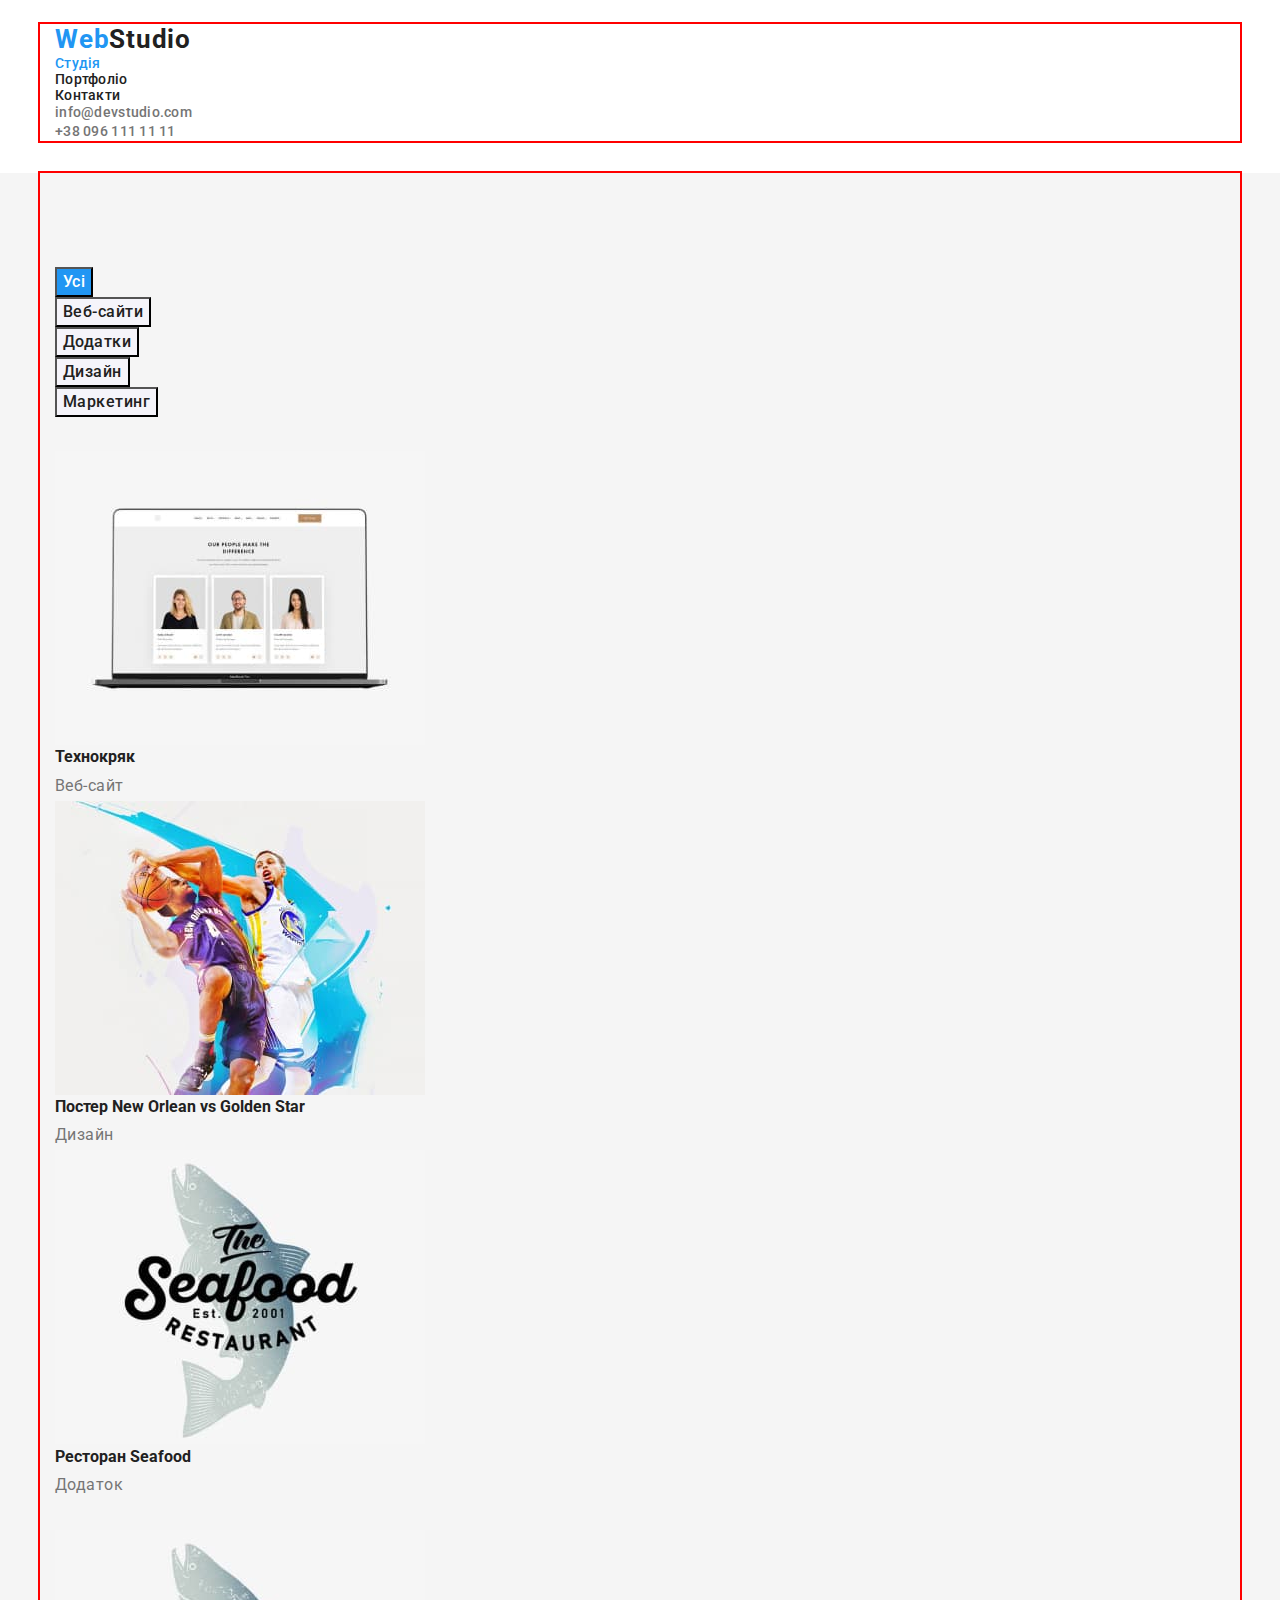
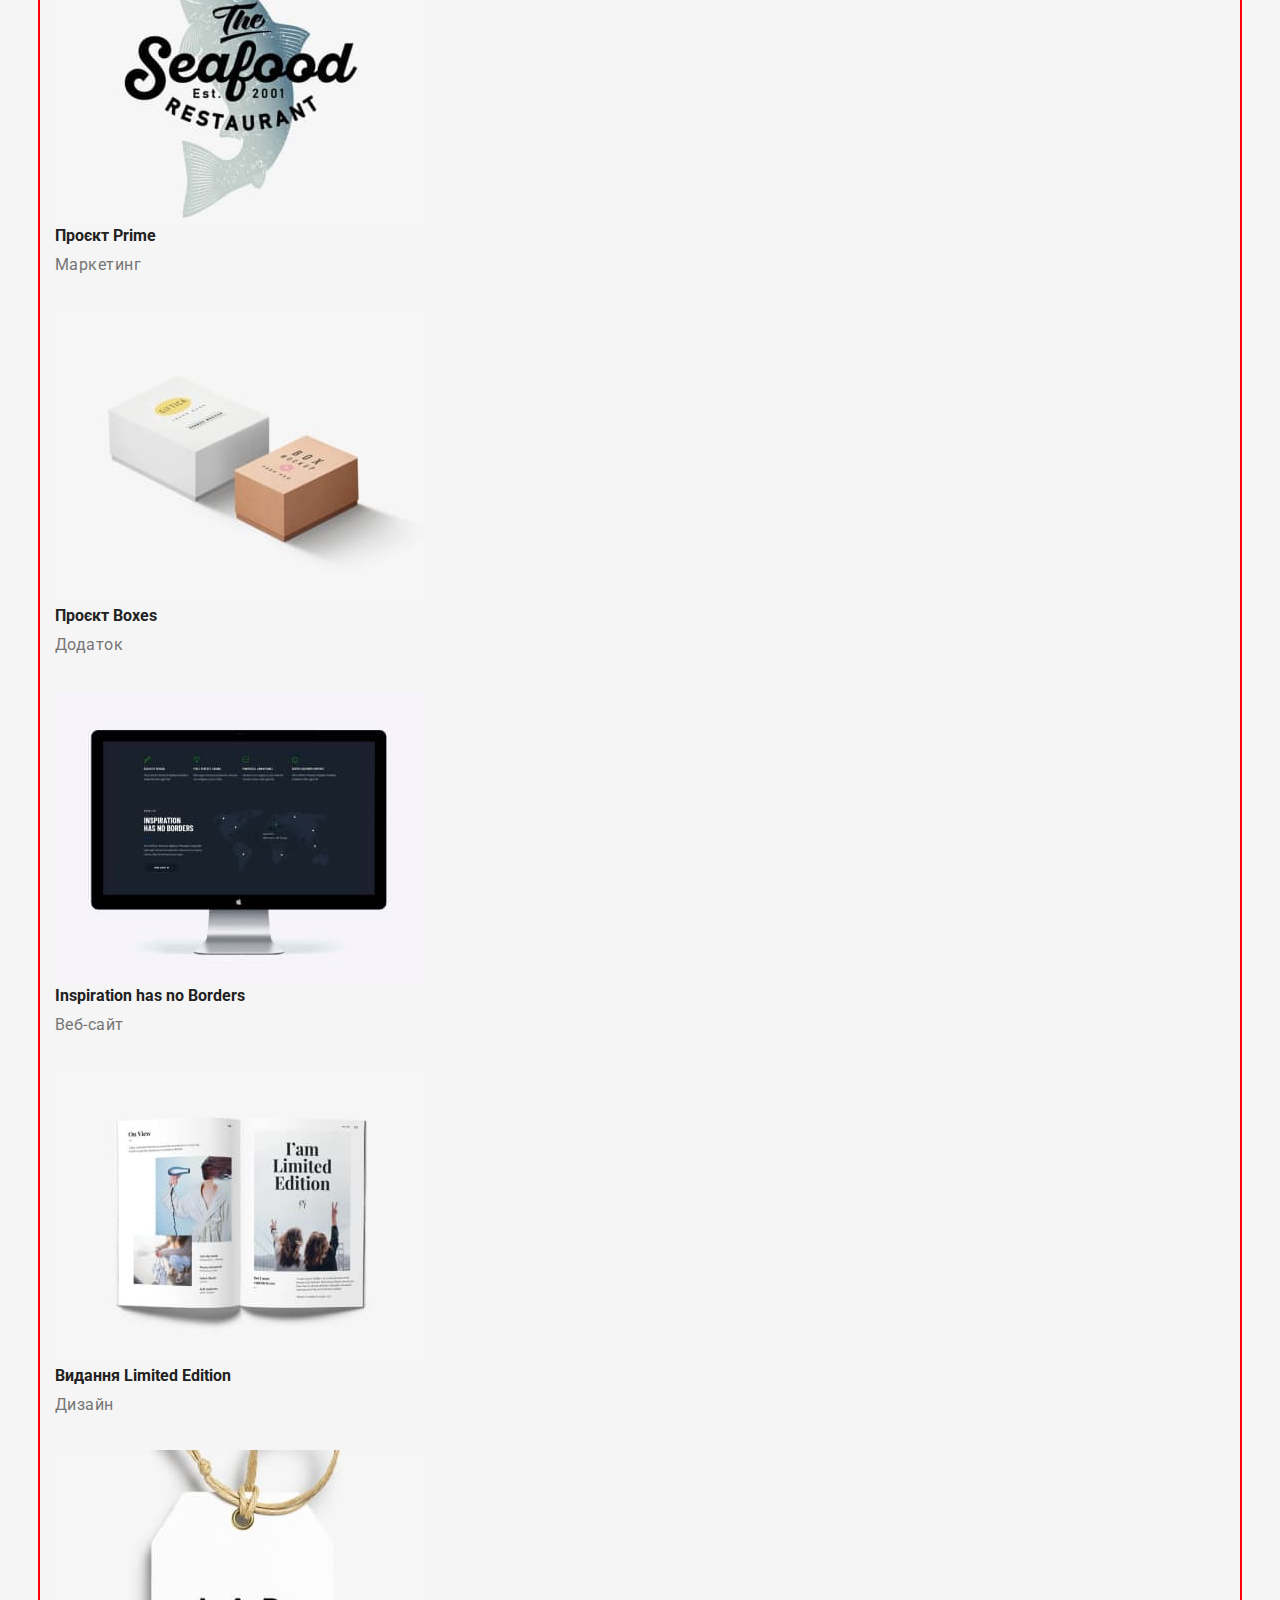
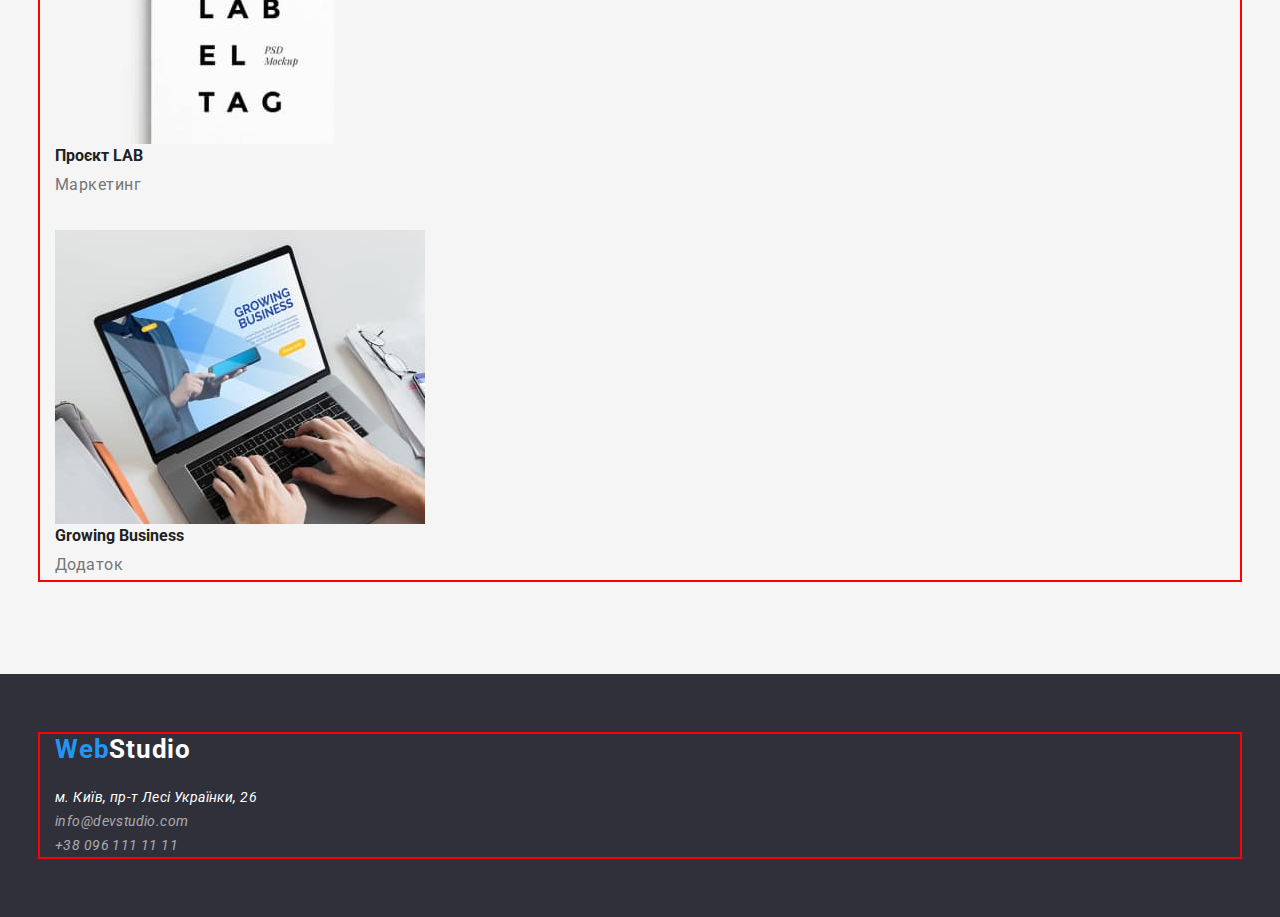
==== portfolio.html @ 2f275de1 "changes" ====
<!DOCTYPE html>
<html lang="en">
<head>
    <meta charset="UTF-8">
    <meta http-equiv="X-UA-Compatible" content="IE=edge">
    <meta name="viewport" content="width=device-width, initial-scale=1.0">
    <title>Homework2</title>
    <link rel="preconnect" href="https://fonts.googleapis.com" />
    <link rel="preconnect" href="https://fonts.gstatic.com" crossorigin />
    <link href="https://fonts.googleapis.com/css2?family=Raleway:wght@700&family=Roboto:wght@400;500;700;900&display=swap"
        rel="stylesheet" />
    <link rel="stylesheet" href="https://cdnjs.cloudflare.com/ajax/libs/modern-normalize/1.1.0/modern-normalize.min.css" />
    <link rel="stylesheet" href="./css/styles.css">
</head>
<body class="body">

<header class="page-header">
    <div class="container container-header">

        <!-- Header- Logo+navigators -->

        <nav>
            <a href="/" class="interactive-element logo logo-header"><span class="logo-web">Web</span><span
                    class="logo-studio">Studio</span></a>
            <ul class="list">
                <li>
                    <a href="./index.html"
                        class="header-list-link interactive-element link header-active-link">Студія</a>
                </li>
                <li>
                    <a href="./portfolio.html" class="header-list-link interactive-element link">Портфоліо
                    </a>
                </li>
                <li>
                    <a href="#" class="header-list-link interactive-element link">Контакти</a>
                </li>
            </ul>
        </nav>

        <!-- Contacts-Header -->

        <ul class="list">
            <li>
                <a href="mailto:info@devstudio.com" class="contacts-mail interactive-element">info@devstudio.com</a>
            </li>
            <li>
                <a href="tel:+380961111111" class="contacts-tel interactive-element">+38 096 111 11 11</a>
            </li>
        </ul>
    </div>
</header>

<main>
    <h1 hidden class="page-title">Portfolio</h1>

<!-- Buttons -->

<section class="portfolio-page">
    <div class="container">
<h2 hidden>Options</h2>
<ul class="button-list">
    <li><button type="button" class="portfolio-buttons interactive-element button-all"> Усі </button></li>
    <li><button type="button" class="portfolio-buttons interactive-element button"> Веб-сайти </button></li>
    <li><button type="button" class="portfolio-buttons interactive-element button"> Додатки </button></li>
    <li><button type="button" class="portfolio-buttons interactive-element button"> Дизайн </button></li>
    <li><button type="button" class="portfolio-buttons interactive-element button"> Маркетинг </button></li>
</ul>

<!-- Photos -->

<h2 hidden>Gallery</h2>
<ul class="list gallery-list">
    <li class="first-photo-column">
        <img src="./images/laptop.jpg" alt="laptop" width="370">
        <h3 class="gallery-name">Технокряк</h3>
        <p class="gallery-describtion">Веб-сайт</p>
    </li>
    <li class="first-photo-column">
        <img src="./images/basketball.jpg" alt="basketball" width="370">
        <h3 class="gallery-name">Постер New Orlean vs Golden Star</h3>
        <p class="gallery-describtion">Дизайн</p>
    </li>
    <li class="first-photo-column">
        <img src="./images/seafood.jpg" alt="seafood" width="370">
        <h3 class="gallery-name">Ресторан Seafood</h3>
        <p class="gallery-describtion">Додаток</p>
    </li>
    <li class="second-photo-column">
        <img src="./images/seafood.jpg" alt="seafood" width="370">
        <h3 class="gallery-name">Проєкт Prime</h3>
        <p class="gallery-describtion">Маркетинг</p>
    </li>
    <li class="second-photo-column">
        <img src="./images/boxes.jpg" alt="boxes" width="370">
        <h3 class="gallery-name">Проєкт Boxes</h3>
        <p class="gallery-describtion">Додаток</p>
    </li>
    <li class="second-photo-column">
        <img src="./images/monitor.jpg" alt="monitor" width="370">
        <h3 class="gallery-name">Inspiration has no Borders</h3>
        <p class="gallery-describtion">Веб-сайт</p>
    </li>
    <li class="third-photo-column">
        <img src="./images/limited-edition.jpg" alt="limited-edition" width="370">
        <h3 class="gallery-name">Видання Limited Edition</h3>
        <p class="gallery-describtion">Дизайн</p>
    </li>
    <li class="third-photo-column">
        <img src="./images/lab.jpg" alt="lab" width="370">
        <h3 class="gallery-name">Проєкт LAB</h3>
        <p class="gallery-describtion">Маркетинг</p>
    </li>
    <li class="third-photo-column">
        <img src="./images/growing-business.jpg" alt="growing-business" width="370">
        <h3 class="gallery-name">Growing Business</h3>
        <p class="gallery-describtion">Додаток</p>
    </li>
</ul>
    </div>
</section>

</main>
<footer class="footer">
    <div class="container">

        <!-- Logo2 -->

        <a href="/" class="interactive-element logo logo-footer">
            <span class="logo-web">Web</span><span class="logo-studio-footer">Studio</span></a>

        <!-- Address -->

        <address class="address-content">
            <ul class="list">
                <li class="footer-first-li">
                    <a href="https://goo.gl/maps/HX44u6QqczXMJnG8A" target="_blank" rel="noopener norefferer nofollow"
                        class="interactive-element address link">
                        м. Київ, пр-т Лесі Українки, 26
                    </a>
                </li>
                <li class="footer-second-li">
                    <a href="emailto:info@devstudio.com"
                        class="footer-mail interactive-element address link">info@devstudio.com</a>
                </li>
                <li class="footer-third-li">
                    <a href="tel:+380961111111" class="footer-tel interactive-element address link">+38 096 111 11
                        11</a>
                </li>
            </ul>
        </address>
    </div>
</footer>
<main>
</body>
</html>
---- css/styles.css ----
:root {
  --main-color: #ffffff;
  --accend-color: #2196f3;
  --black-color: #212121;
  --gray-color: #757575;
  --darkgray-color: #2f303a;
  --rgba-color: rgba(255, 255, 255, 0.6);
  --button-color: #f5f4fa;
  --button-active: #188ce8;
  --background-color-second: #F5F5F5;

  --specific-position: 94px;
  --specific-second-position: 30px;
}

h1,
h2,
h3,
h4,
h5,
h6,
p,
ul {
  margin-top: 0;
  margin-bottom: 0;
  padding: 0;
}

.body {
  font-family: "Roboto", sans-serif;
  font-size: 14px;
  background-color: var(--main-color);
  color: var(--black-color);
}

.container {
  width: 1200px;
  margin: 0 auto;
  padding: 0 15px;

  outline: 2px solid red;
}

.list {
  list-style: none;
  padding: 0;
  margin: 0;

}

/* Header */

.page-header {
        background-color: var(--main-color);
        padding-top: 24px; 
        padding-bottom: 32px;
}

/* Logo */

.logo {
  font-weight: 700;
  font-size: 26px;
  line-height: calc(31 / 26);
  letter-spacing: 0.03em;

  text-decoration: none;
}

.logo-header {
  padding-bottom: 25px;
}

.logo-web {
  color: var(--accend-color);
}

.logo-studio {
  color: var(--black-color);
}

/* Header Navigation List */

.link {
  text-decoration: none;
}

.header-list-link {
  font-weight: 500;
  line-height: calc(16 / 14);
  letter-spacing: 0.02em;
  color: var(--black-color);
}

.header-active-link {
  color: var(--accend-color);
}

/* Contacts */

.contacts-mail {
  font-weight: 500;
  line-height: calc(16 / 12);
  letter-spacing: 0.02em;
  text-decoration: none;
  color: var(--gray-color);
}

.contacts-tel {
  font-weight: 500;
  line-height: calc(16 / 12);
  letter-spacing: 0.02em;
  text-decoration: none;

  color: var(--gray-color);
}

/* Hero */

.hero-page {
  background-color: var(--darkgray-color);
  text-align: center;
}

.hero-title {
  font-weight: 900;
  font-size: 44px;
  line-height: calc(60 / 44);
  text-align: center;
  letter-spacing: 0.06em;
  text-transform: uppercase;

  color: var(--main-color);

  padding-top: 200px;

}

.hero-title-button {
  font-weight: 700;
  font-size: 16px;
  line-height: calc(30 / 16);
  display: flex;
  align-items: center;
  letter-spacing: 0.06em;
  font-family: inherit;
  cursor: pointer;

  color: var(--main-color);
  background-color: var(--accend-color);

  display: inline-block;
  
  margin-top: var(--specific-second-position); 
  margin-bottom: 200px;
  
  border-radius: 4px;
  border: none;
  min-width: 216px;

  padding: 10px 32px;
}

/* Opportunities */

.page-after-hero {
  background-color: var(--background-color-second)
}

.opportunities-list {
  padding-top: var(--specific-position);
}

.opportunities-title {
  font-weight: 700;
  line-height: calc(16 / 14);
  letter-spacing: 0.03em;
  text-transform: uppercase;

  color: var(--black-color);
}

.opportunities-text {
  font-weight: 400;
  line-height: calc(24 / 14);
  letter-spacing: 0.03em;

  color: var(--gray-color);

  margin-top: 10px;
}



/* What do we do? */

.what-we-do {
  font-weight: 700;
  font-size: 36px;
  line-height: calc(42 / 36);
  text-align: center;
  letter-spacing: 0.03em;

  color: var(--black-color);

  padding-top: var(--specific-position);
}

.wwd-photo-list {
  padding-top: 50px;
}

/* Team */

.team-page {
  background-color: var(--button-color);
}

.team-title {
  font-weight: 700;
  font-size: 36px;
  line-height: calc(42 / 36);
  text-align: center;
  letter-spacing: 0.03em;

  color: var(--black-color);

  padding-top: var(--specific-position);
}

.list-team-images {
  padding-top: 50px;
  padding-bottom: var(--specific-position);
}

.worker {
  font-weight: 500;
  font-size: 16px;
  line-height: calc(19 / 16);
  text-align: center;
  letter-spacing: 0.03em;

  color: var(--black-color);

  padding-top: var(--specific-second-position);
}

.position {
  font-weight: 400;
  font-size: 16px;
  line-height: calc(19 / 16);
  text-align: center;
  letter-spacing: 0.03em;

  color: var(--gray-color);

  padding-top: 10px;
}

/* Footer */

.footer {
  background-color: var(--darkgray-color);
  padding-top: 60px;
  padding-bottom: 60px;
}

.logo-studio-footer {
  color: var(--main-color);
}

.address {
  font-weight: 400;
  line-height: calc(24 / 14);
  letter-spacing: 0.03em;
  color: var(--main-color);
}

.address-content {
  margin-top: 20px;
}

.footer-mail {
  color: var(--rgba-color);
  margin-top: 9px;
}

.footer-tel {
  color: var(--rgba-color);
  margin-top: 9px;
}

/* All interactive elements */

.interactive-element:hover {
  color: var(--accend-color);
}

.interactive-element:focus {
  color: var(--accend-color);
}

/* Portfolio page */

.portfolio-page {
  background-color: var(--background-color-second);
  padding-bottom: var(--specific-position);
}

/* Buttons */

.button-list {
  list-style: none;
  
  padding-top: var(--specific-position);

}

.portfolio-buttons {
  font-family: inherit;
  font-weight: 500;
  font-size: 16px;
  line-height: calc(24 / 16);
  text-align: center;
  letter-spacing: 0.03em;
  cursor: pointer;
}

.button-all {
  color: var(--main-color);
  background-color: var(--accend-color);
}

.button {
  color: var(--black-color);
  background-color: var(--button-color);
}

.portfolio-buttons:hover {
  color: var(--button-active);
  background-color: var(--main-color);
}

.portfolio-buttons:focus {
  background-color: var(--main-color);
  color: var(--button-active);
}

/* Photos */

.gallery-list {
  list-style: none;

  margin-top: 34px;
}

.galley-name {
  font-weight: 700;
  font-size: 18px;
  line-height: calc(36 / 18);
  letter-spacing: 0.06em;

  margin-top: 9px;
}

.gallery-describtion {
  font-weight: 400;
  font-size: 16px;
  line-height: var(--specific-second-position);
  letter-spacing: 0.03em;

  color: var(--gray-color);

  margin-top: 4px;
}

.second-photo-column {
  margin-top: var(--specific-second-position);
}

.third-photo-column {
  margin-top: var(--specific-second-position);
}
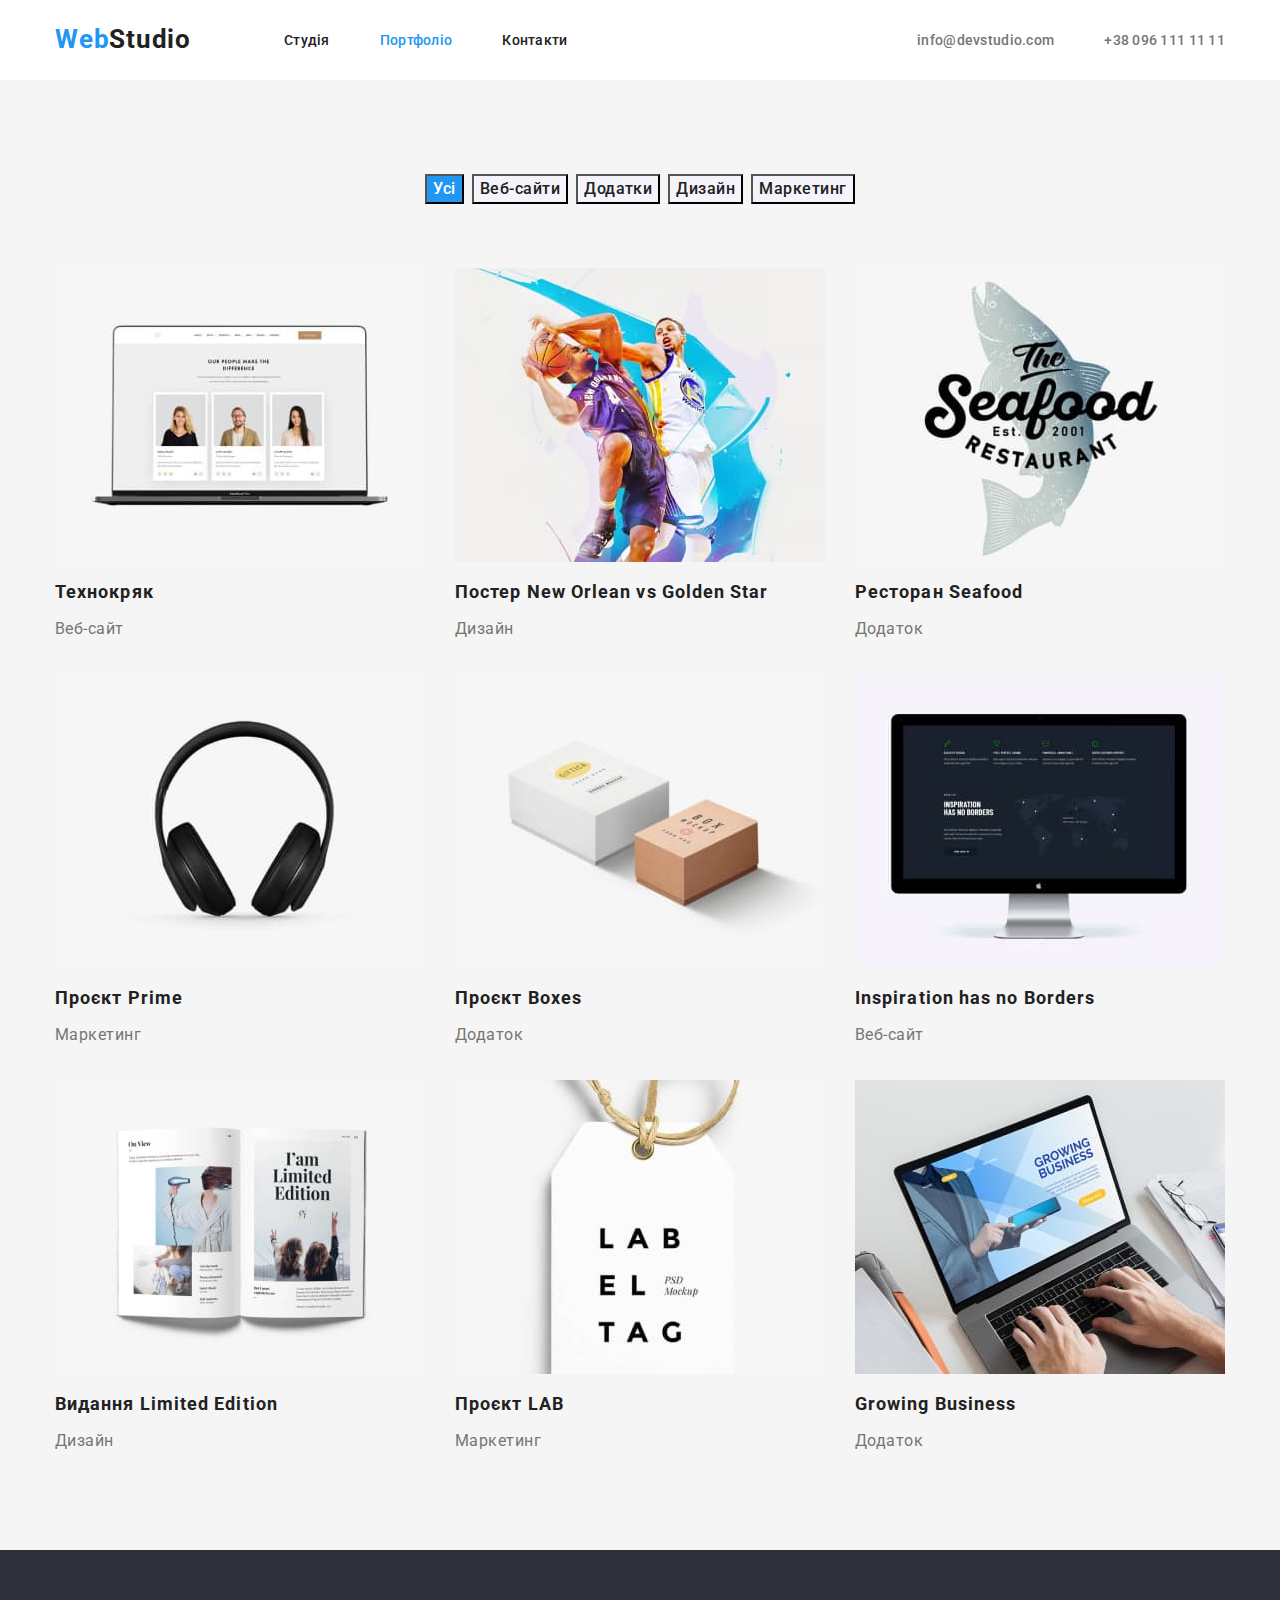
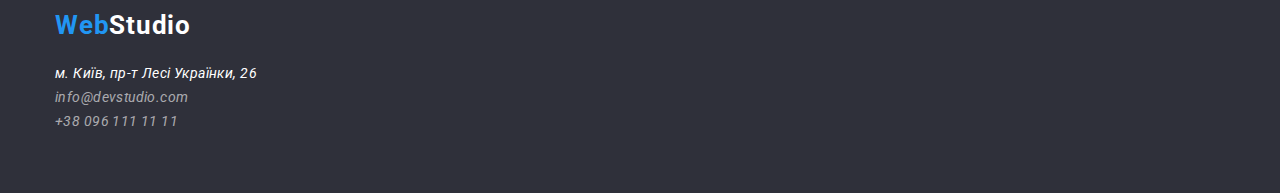
==== commit c7ab20fa: "changing" ====
--- a/portfolio.html
+++ b/portfolio.html
@@ -19,33 +19,33 @@
 
         <!-- Header- Logo+navigators -->
 
-        <nav>
+        <nav class="header-nav">
             <a href="/" class="interactive-element logo logo-header"><span class="logo-web">Web</span><span
                     class="logo-studio">Studio</span></a>
-            <ul class="list">
-                <li>
+            <ul class="list header-nav-list">
+                <li class="item">
                     <a href="./index.html"
-                        class="header-list-link interactive-element link header-active-link">Студія</a>
+                        class="header-list-link interactive-element link">Студія</a>
                 </li>
-                <li>
-                    <a href="./portfolio.html" class="header-list-link interactive-element link">Портфоліо
+                <li class="item">
+                    <a href="./portfolio.html" class="header-list-link interactive-element link header-active-link">Портфоліо
                     </a>
                 </li>
-                <li>
+                <li class="item">
                     <a href="#" class="header-list-link interactive-element link">Контакти</a>
                 </li>
             </ul>
         </nav>
 
-        <!-- Contacts-Header -->
+        <!-- Contacts -->
 
-        <ul class="list">
-            <li>
+        <ul class="list list-contacts">
+            <li class="item">
                 <a href="mailto:info@devstudio.com" class="contacts-mail interactive-element">info@devstudio.com</a>
             </li>
             <li>
                 <a href="tel:+380961111111" class="contacts-tel interactive-element">+38 096 111 11 11</a>
-            </li>
+            </li class="item">
         </ul>
     </div>
 </header>
@@ -56,67 +56,72 @@
 <!-- Buttons -->
 
 <section class="portfolio-page">
+<section>
     <div class="container">
 <h2 hidden>Options</h2>
 <ul class="button-list">
-    <li><button type="button" class="portfolio-buttons interactive-element button-all"> Усі </button></li>
-    <li><button type="button" class="portfolio-buttons interactive-element button"> Веб-сайти </button></li>
-    <li><button type="button" class="portfolio-buttons interactive-element button"> Додатки </button></li>
-    <li><button type="button" class="portfolio-buttons interactive-element button"> Дизайн </button></li>
-    <li><button type="button" class="portfolio-buttons interactive-element button"> Маркетинг </button></li>
+    <li class="item"><button type="button" class="portfolio-buttons interactive-element button-all"> Усі </button></li>
+    <li class="item"><button type="button" class="portfolio-buttons interactive-element button"> Веб-сайти </button></li>
+    <li class="item"><button type="button" class="portfolio-buttons interactive-element button"> Додатки </button></li>
+    <li class="item"><button type="button" class="portfolio-buttons interactive-element button"> Дизайн </button></li>
+    <li class="item"><button type="button" class="portfolio-buttons interactive-element button"> Маркетинг </button></li>
 </ul>
+</div>
+</section>
 
 <!-- Photos -->
-
+<section class="portfolio-photos">
+    <div class="container">
 <h2 hidden>Gallery</h2>
 <ul class="list gallery-list">
-    <li class="first-photo-column">
+    <li class="item">
         <img src="./images/laptop.jpg" alt="laptop" width="370">
         <h3 class="gallery-name">Технокряк</h3>
         <p class="gallery-describtion">Веб-сайт</p>
     </li>
-    <li class="first-photo-column">
+    <li class="item">
         <img src="./images/basketball.jpg" alt="basketball" width="370">
         <h3 class="gallery-name">Постер New Orlean vs Golden Star</h3>
         <p class="gallery-describtion">Дизайн</p>
     </li>
-    <li class="first-photo-column">
+    <li class="item">
         <img src="./images/seafood.jpg" alt="seafood" width="370">
         <h3 class="gallery-name">Ресторан Seafood</h3>
         <p class="gallery-describtion">Додаток</p>
     </li>
-    <li class="second-photo-column">
-        <img src="./images/seafood.jpg" alt="seafood" width="370">
+    <li class="item">
+        <img src="./images/headphones.jpg" alt="headphones" width="370">
         <h3 class="gallery-name">Проєкт Prime</h3>
         <p class="gallery-describtion">Маркетинг</p>
     </li>
-    <li class="second-photo-column">
+    <li class="item">
         <img src="./images/boxes.jpg" alt="boxes" width="370">
         <h3 class="gallery-name">Проєкт Boxes</h3>
         <p class="gallery-describtion">Додаток</p>
     </li>
-    <li class="second-photo-column">
+    <li class="item">
         <img src="./images/monitor.jpg" alt="monitor" width="370">
         <h3 class="gallery-name">Inspiration has no Borders</h3>
         <p class="gallery-describtion">Веб-сайт</p>
     </li>
-    <li class="third-photo-column">
+    <li class="item">
         <img src="./images/limited-edition.jpg" alt="limited-edition" width="370">
         <h3 class="gallery-name">Видання Limited Edition</h3>
         <p class="gallery-describtion">Дизайн</p>
     </li>
-    <li class="third-photo-column">
+    <li class="item">
         <img src="./images/lab.jpg" alt="lab" width="370">
         <h3 class="gallery-name">Проєкт LAB</h3>
         <p class="gallery-describtion">Маркетинг</p>
     </li>
-    <li class="third-photo-column">
+    <li class="item">
         <img src="./images/growing-business.jpg" alt="growing-business" width="370">
         <h3 class="gallery-name">Growing Business</h3>
         <p class="gallery-describtion">Додаток</p>
     </li>
 </ul>
     </div>
+</section>
 </section>
 
 </main>
--- a/css/styles.css
+++ b/css/styles.css
@@ -27,6 +27,12 @@
   padding: 0;
 }
 
+.list {
+  list-style: none;
+  padding: 0;
+  margin: 0;
+}
+
 .body {
   font-family: "Roboto", sans-serif;
   font-size: 14px;
@@ -38,26 +44,28 @@
   width: 1200px;
   margin: 0 auto;
   padding: 0 15px;
-
-  outline: 2px solid red;
-}
-
-.list {
-  list-style: none;
-  padding: 0;
-  margin: 0;
-
+}
+
+.link {
+  text-decoration: none;
 }
 
 /* Header */
 
 .page-header {
         background-color: var(--main-color);
-        padding-top: 24px; 
-        padding-bottom: 32px;
+}
+
+.container-header {
+  display: flex;
 }
 
 /* Logo */
+
+.header-nav {
+  display: flex;
+  align-items: center;
+}
 
 .logo {
   font-weight: 700;
@@ -69,6 +77,12 @@
 }
 
 .logo-header {
+  display: flex;
+  align-content: center; 
+  justify-content: flex-end;
+
+  margin-right: 93px;
+  padding-top: 24px;
   padding-bottom: 25px;
 }
 
@@ -82,29 +96,61 @@
 
 /* Header Navigation List */
 
-.link {
-  text-decoration: none;
+.header-nav {
+  display: flex;
+}
+
+.header-nav-list {
+  display: flex;
+  /* margin-right: 344px; */
+}
+
+.header-nav-list .item {
+margin-right: 50px;
+}
+
+.header-nav-list .item:last-child {
+  margin-right: 0;
 }
 
 .header-list-link {
   font-weight: 500;
   line-height: calc(16 / 14);
   letter-spacing: 0.02em;
-  color: var(--black-color);
-}
+
+  color: var(--black-color);
+
+  display: block;
+  padding-top: 32px;
+  padding-bottom: 32px;
+}
+
 
 .header-active-link {
   color: var(--accend-color);
 }
 
 /* Contacts */
+
+.list-contacts {
+  display: flex;
+  align-items: center;
+  margin-left: auto;
+}
+
+.list-contacts .item + .item {
+  margin-left: 50px;
+}
 
 .contacts-mail {
   font-weight: 500;
   line-height: calc(16 / 12);
   letter-spacing: 0.02em;
   text-decoration: none;
+  
   color: var(--gray-color);
+
+  margin-right: 50px;
 }
 
 .contacts-tel {
@@ -141,12 +187,9 @@
   font-weight: 700;
   font-size: 16px;
   line-height: calc(30 / 16);
-  display: flex;
-  align-items: center;
-  letter-spacing: 0.06em;
   font-family: inherit;
   cursor: pointer;
-
+  
   color: var(--main-color);
   background-color: var(--accend-color);
 
@@ -170,6 +213,12 @@
 
 .opportunities-list {
   padding-top: var(--specific-position);
+
+  display: flex;
+}
+
+.opportunities-list .item + .item {
+  margin-left: 30px;
 }
 
 .opportunities-title {
@@ -180,6 +229,7 @@
 
   color: var(--black-color);
 }
+
 
 .opportunities-text {
   font-weight: 400;
@@ -191,8 +241,6 @@
   margin-top: 10px;
 }
 
-
-
 /* What do we do? */
 
 .what-we-do {
@@ -208,8 +256,17 @@
 }
 
 .wwd-photo-list {
+  display: flex;
+
   padding-top: 50px;
-}
+  padding-bottom: 50px;
+}
+
+.wwd-photo-list .item + .item {
+  margin-left: 30px;
+
+}
+
 
 /* Team */
 
@@ -232,6 +289,17 @@
 .list-team-images {
   padding-top: 50px;
   padding-bottom: var(--specific-position);
+
+  display: flex;
+  justify-content: space-between;
+}
+
+.list-team-images .item {
+  width: calc((100%-30px)/2);
+}
+
+.list-team-images > .item:not(:last-child) {
+  margin-right: 30px;
 }
 
 .worker {
@@ -315,6 +383,18 @@
   
   padding-top: var(--specific-position);
 
+  display: flex;
+  justify-content: center;
+
+}
+
+.button-list .item {
+    border-radius: 4px;
+    border: none;
+}
+
+.button-list .item + .item {
+  margin-left: 8px;
 }
 
 .portfolio-buttons {
@@ -322,7 +402,6 @@
   font-weight: 500;
   font-size: 16px;
   line-height: calc(24 / 16);
-  text-align: center;
   letter-spacing: 0.03em;
   cursor: pointer;
 }
@@ -353,9 +432,22 @@
   list-style: none;
 
   margin-top: 34px;
-}
-
-.galley-name {
+
+  display: flex;
+  flex-wrap: wrap;
+}
+
+.gallery-list > .item {
+  width: 370px;
+  margin-right: 30px;
+  margin-top: 30px;
+}
+
+.gallery-list>.item:nth-child(3n) {
+  margin-right: 0;
+}
+
+.gallery-name {
   font-weight: 700;
   font-size: 18px;
   line-height: calc(36 / 18);
@@ -375,11 +467,5 @@
   margin-top: 4px;
 }
 
-.second-photo-column {
-  margin-top: var(--specific-second-position);
-}
-
-.third-photo-column {
-  margin-top: var(--specific-second-position);
-}
-
+
+
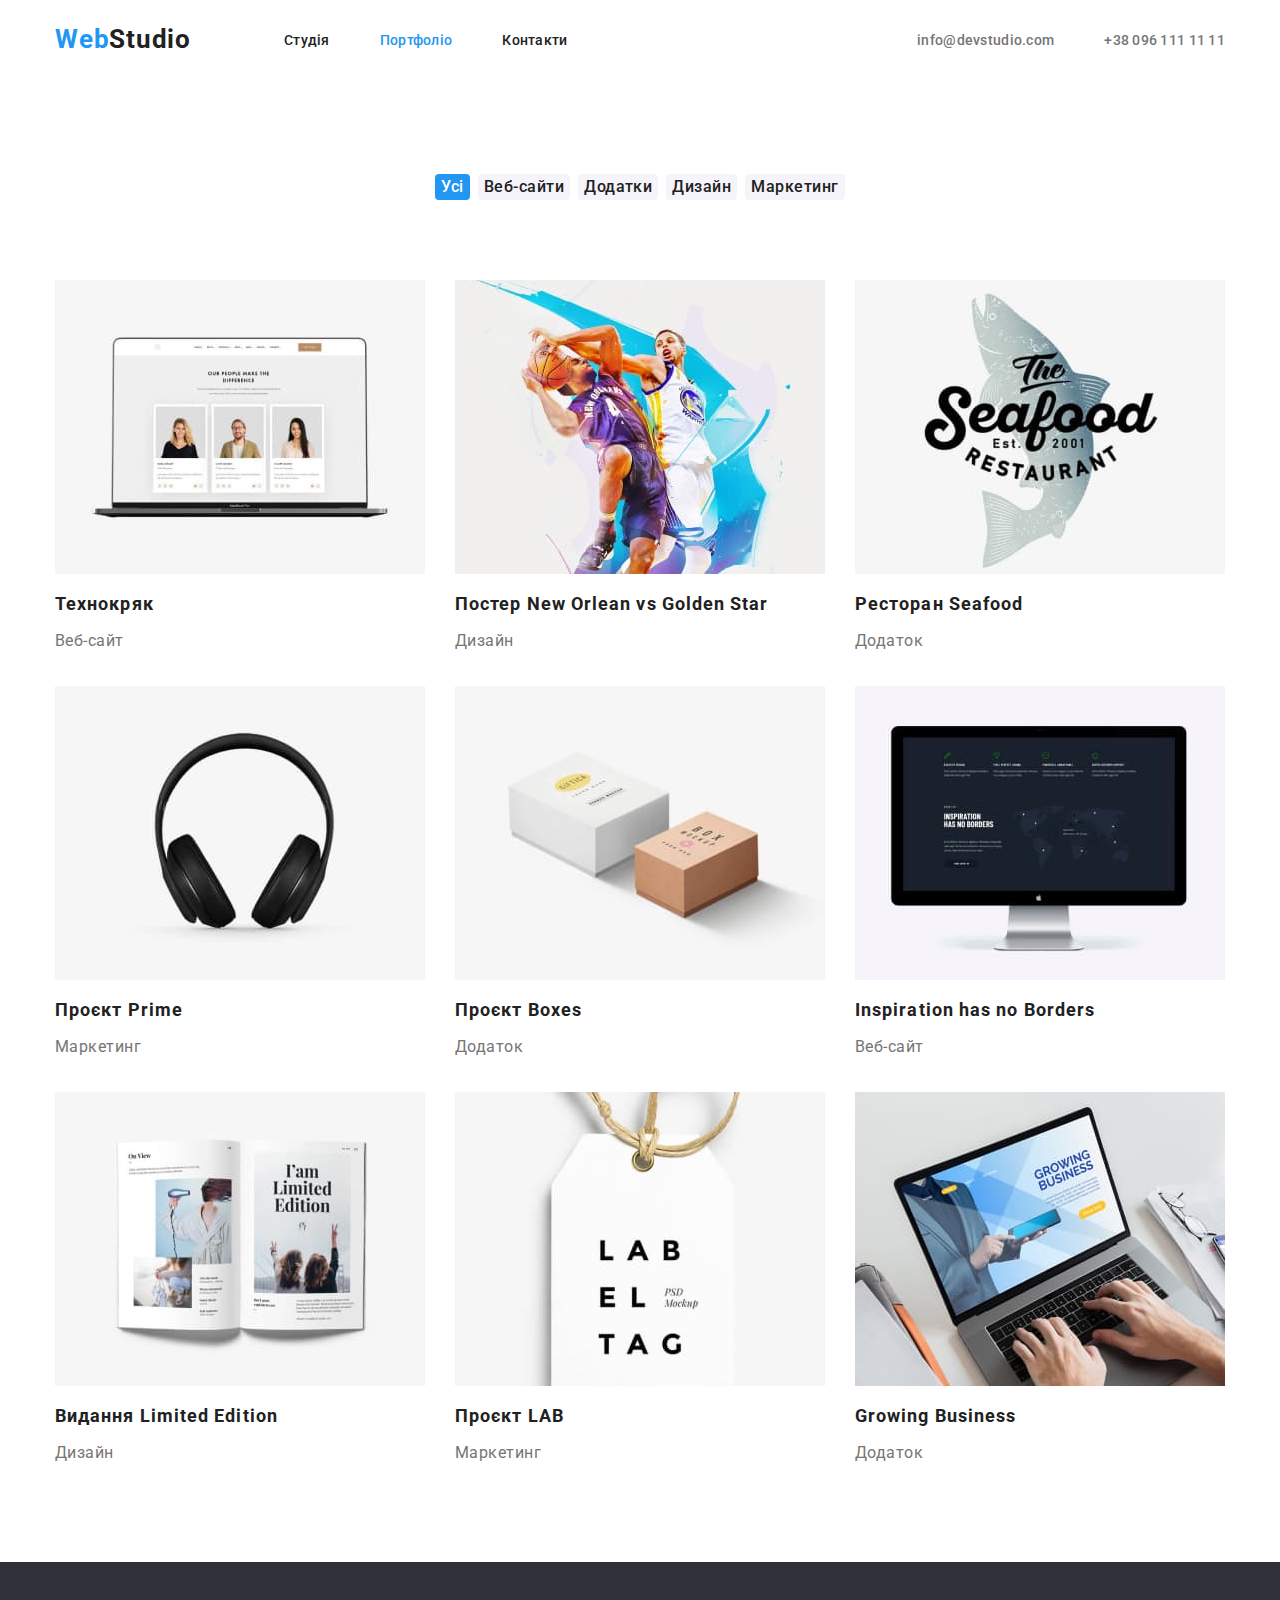
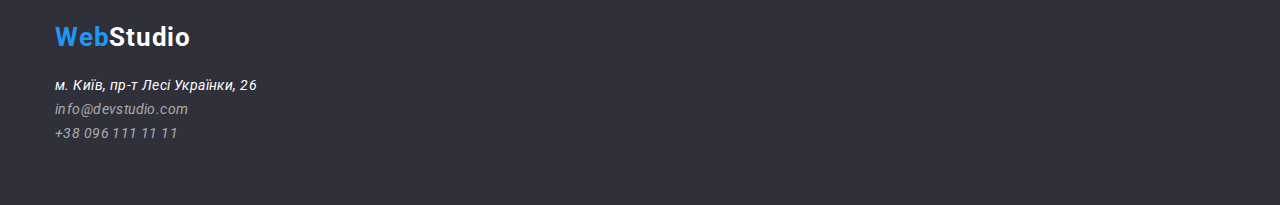
==== commit ae9d6d4f: "changings" ====
--- a/portfolio.html
+++ b/portfolio.html
@@ -45,7 +45,7 @@
             </li>
             <li>
                 <a href="tel:+380961111111" class="contacts-tel interactive-element">+38 096 111 11 11</a>
-            </li class="item">
+            </li>
         </ul>
     </div>
 </header>
@@ -55,8 +55,7 @@
 
 <!-- Buttons -->
 
-<section class="portfolio-page">
-<section>
+<section class="section button-page">
     <div class="container">
 <h2 hidden>Options</h2>
 <ul class="button-list">
@@ -70,7 +69,7 @@
 </section>
 
 <!-- Photos -->
-<section class="portfolio-photos">
+<section class="section portfolio-photos photo-page">
     <div class="container">
 <h2 hidden>Gallery</h2>
 <ul class="list gallery-list">
@@ -122,8 +121,6 @@
 </ul>
     </div>
 </section>
-</section>
-
 </main>
 <footer class="footer">
     <div class="container">
@@ -155,6 +152,5 @@
         </address>
     </div>
 </footer>
-<main>
 </body>
 </html>--- a/css/styles.css
+++ b/css/styles.css
@@ -9,6 +9,7 @@
   --button-color: #f5f4fa;
   --button-active: #188ce8;
   --background-color-second: #F5F5F5;
+  --border-color: #EEEEEE;
 
   --specific-position: 94px;
   --specific-second-position: 30px;
@@ -54,6 +55,7 @@
 
 .page-header {
         background-color: var(--main-color);
+        border-bottom: 1px transparent;
 }
 
 .container-header {
@@ -102,7 +104,6 @@
 
 .header-nav-list {
   display: flex;
-  /* margin-right: 344px; */
 }
 
 .header-nav-list .item {
@@ -164,6 +165,11 @@
 
 /* Hero */
 
+.section {
+  padding-top: var(--specific-position);
+  padding-bottom: var(--specific-position);
+}
+
 .hero-page {
   background-color: var(--darkgray-color);
   text-align: center;
@@ -179,7 +185,7 @@
 
   color: var(--main-color);
 
-  padding-top: 200px;
+  padding-top: 106px;
 
 }
 
@@ -196,7 +202,7 @@
   display: inline-block;
   
   margin-top: var(--specific-second-position); 
-  margin-bottom: 200px;
+  margin-bottom: 106px;
   
   border-radius: 4px;
   border: none;
@@ -207,13 +213,11 @@
 
 /* Opportunities */
 
-.page-after-hero {
+.opportunities-page .wwd-section {
   background-color: var(--background-color-second)
 }
 
 .opportunities-list {
-  padding-top: var(--specific-position);
-
   display: flex;
 }
 
@@ -229,7 +233,6 @@
 
   color: var(--black-color);
 }
-
 
 .opportunities-text {
   font-weight: 400;
@@ -237,11 +240,13 @@
   letter-spacing: 0.03em;
 
   color: var(--gray-color);
-
-  margin-top: 10px;
 }
 
 /* What do we do? */
+
+.wwd-section {
+  padding-top: 0px;
+}
 
 .what-we-do {
   font-weight: 700;
@@ -251,20 +256,16 @@
   letter-spacing: 0.03em;
 
   color: var(--black-color);
-
-  padding-top: var(--specific-position);
 }
 
 .wwd-photo-list {
   display: flex;
 
   padding-top: 50px;
-  padding-bottom: 50px;
 }
 
 .wwd-photo-list .item + .item {
   margin-left: 30px;
-
 }
 
 
@@ -272,6 +273,9 @@
 
 .team-page {
   background-color: var(--button-color);
+  
+  padding-top: 0px;
+  padding-bottom: 0px;
 }
 
 .team-title {
@@ -282,8 +286,6 @@
   letter-spacing: 0.03em;
 
   color: var(--black-color);
-
-  padding-top: var(--specific-position);
 }
 
 .list-team-images {
@@ -371,24 +373,27 @@
 
 /* Portfolio page */
 
-.portfolio-page {
+.button-page .photo-page {
   background-color: var(--background-color-second);
-  padding-bottom: var(--specific-position);
 }
 
 /* Buttons */
+
+.button-page {
+  padding-bottom: 0px;
+}
 
 .button-list {
   list-style: none;
-  
-  padding-top: var(--specific-position);
 
   display: flex;
   justify-content: center;
 
-}
-
-.button-list .item {
+  padding-bottom: 16px;
+
+}
+
+.portfolio-buttons {
     border-radius: 4px;
     border: none;
 }
@@ -428,6 +433,10 @@
 
 /* Photos */
 
+.photo-page {
+  padding-top: 0px;
+}
+
 .gallery-list {
   list-style: none;
 
@@ -441,6 +450,8 @@
   width: 370px;
   margin-right: 30px;
   margin-top: 30px;
+
+  border-bottom: 1px var(--border-color);
 }
 
 .gallery-list>.item:nth-child(3n) {
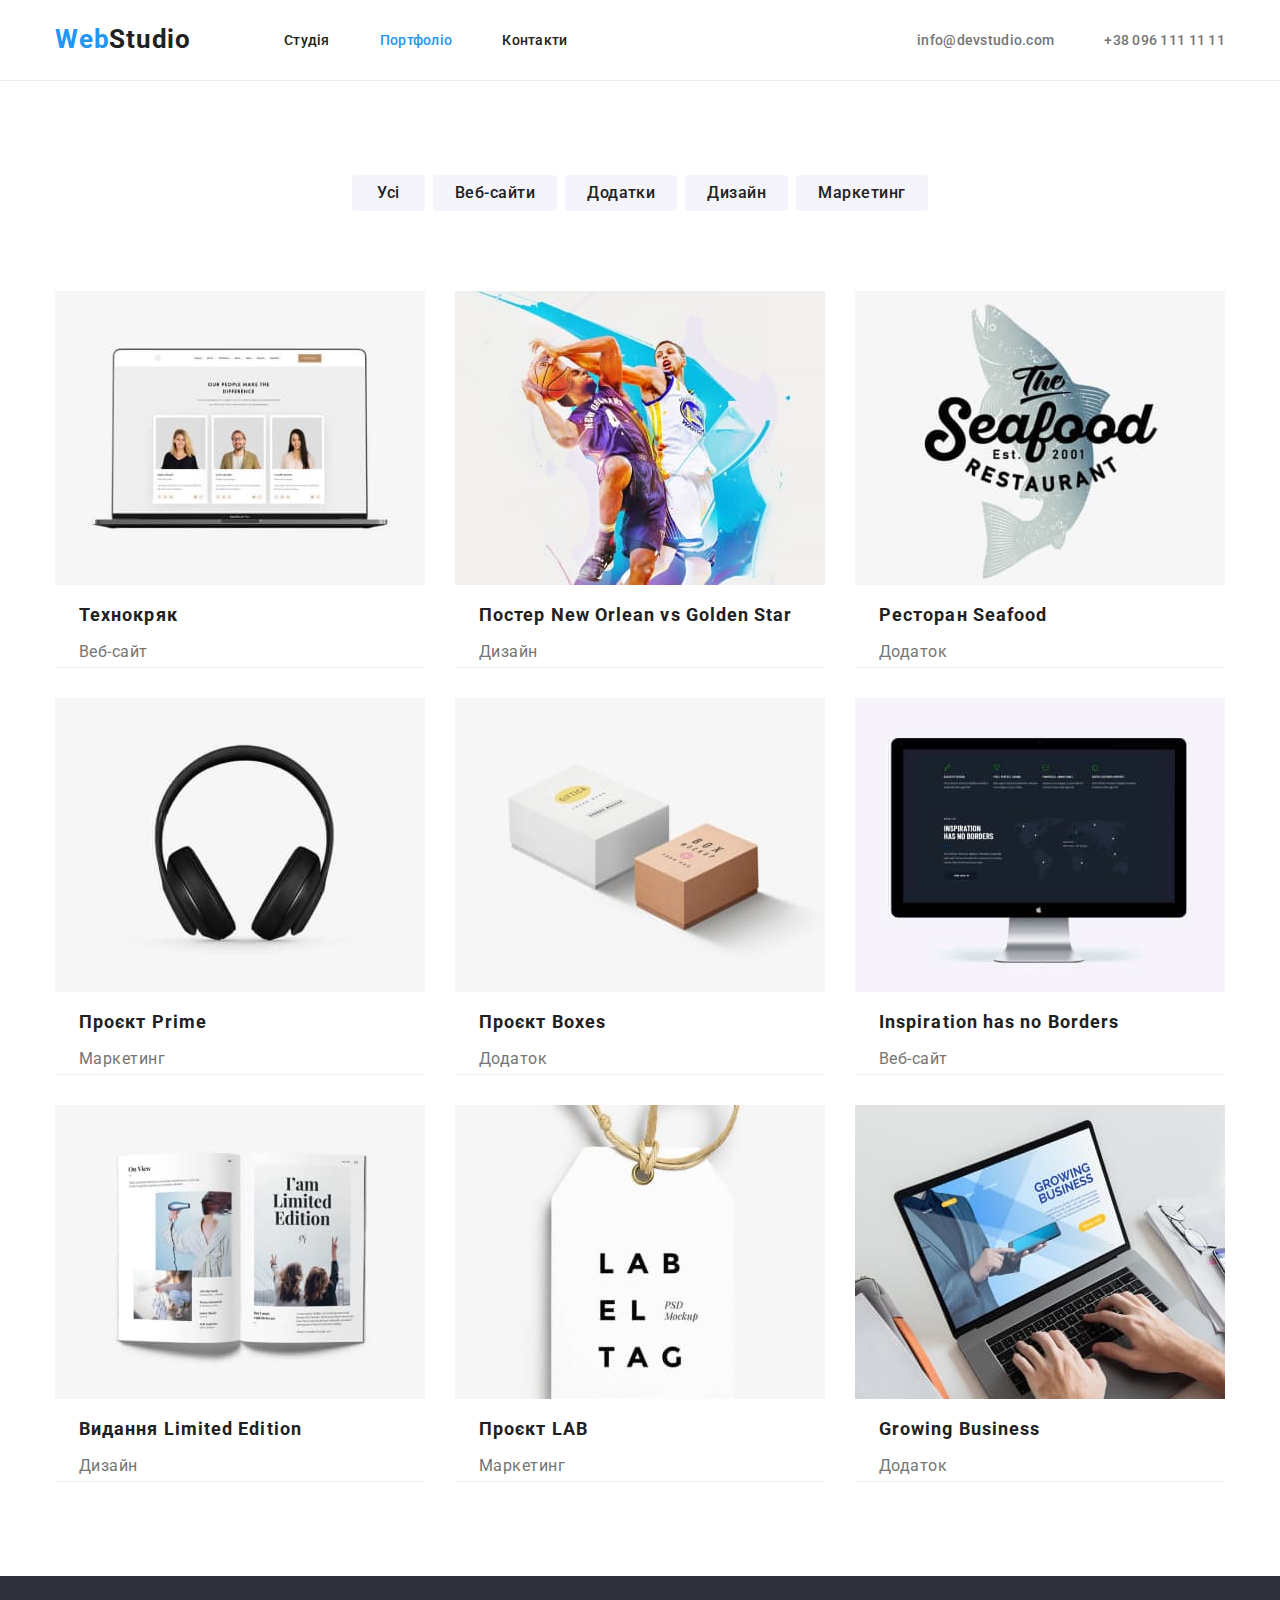
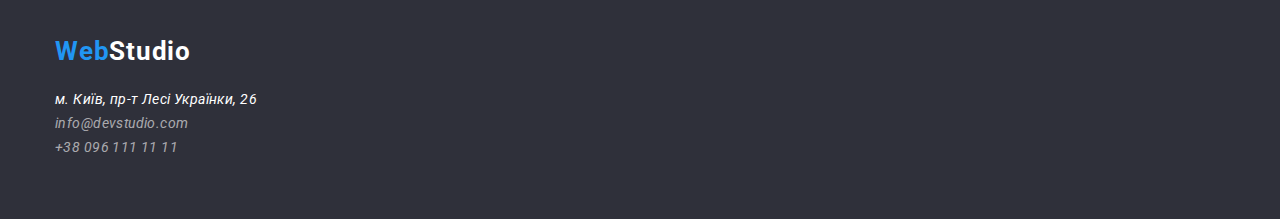
==== commit 0eabafb7: "changings" ====
--- a/portfolio.html
+++ b/portfolio.html
@@ -14,7 +14,7 @@
 </head>
 <body class="body">
 
-<header class="page-header">
+<header class="portfolio-header ">
     <div class="container container-header">
 
         <!-- Header- Logo+navigators -->
@@ -76,47 +76,47 @@
     <li class="item">
         <img src="./images/laptop.jpg" alt="laptop" width="370">
         <h3 class="gallery-name">Технокряк</h3>
-        <p class="gallery-describtion">Веб-сайт</p>
+        <p class="gallery-description">Веб-сайт</p>
     </li>
     <li class="item">
         <img src="./images/basketball.jpg" alt="basketball" width="370">
         <h3 class="gallery-name">Постер New Orlean vs Golden Star</h3>
-        <p class="gallery-describtion">Дизайн</p>
+        <p class="gallery-description">Дизайн</p>
     </li>
     <li class="item">
         <img src="./images/seafood.jpg" alt="seafood" width="370">
         <h3 class="gallery-name">Ресторан Seafood</h3>
-        <p class="gallery-describtion">Додаток</p>
+        <p class="gallery-description">Додаток</p>
     </li>
     <li class="item">
         <img src="./images/headphones.jpg" alt="headphones" width="370">
         <h3 class="gallery-name">Проєкт Prime</h3>
-        <p class="gallery-describtion">Маркетинг</p>
+        <p class="gallery-description">Маркетинг</p>
     </li>
     <li class="item">
         <img src="./images/boxes.jpg" alt="boxes" width="370">
         <h3 class="gallery-name">Проєкт Boxes</h3>
-        <p class="gallery-describtion">Додаток</p>
+        <p class="gallery-description">Додаток</p>
     </li>
     <li class="item">
         <img src="./images/monitor.jpg" alt="monitor" width="370">
         <h3 class="gallery-name">Inspiration has no Borders</h3>
-        <p class="gallery-describtion">Веб-сайт</p>
+        <p class="gallery-description">Веб-сайт</p>
     </li>
     <li class="item">
         <img src="./images/limited-edition.jpg" alt="limited-edition" width="370">
         <h3 class="gallery-name">Видання Limited Edition</h3>
-        <p class="gallery-describtion">Дизайн</p>
+        <p class="gallery-description">Дизайн</p>
     </li>
     <li class="item">
         <img src="./images/lab.jpg" alt="lab" width="370">
         <h3 class="gallery-name">Проєкт LAB</h3>
-        <p class="gallery-describtion">Маркетинг</p>
+        <p class="gallery-description">Маркетинг</p>
     </li>
     <li class="item">
         <img src="./images/growing-business.jpg" alt="growing-business" width="370">
         <h3 class="gallery-name">Growing Business</h3>
-        <p class="gallery-describtion">Додаток</p>
+        <p class="gallery-description">Додаток</p>
     </li>
 </ul>
     </div>
--- a/css/styles.css
+++ b/css/styles.css
@@ -1,4 +1,3 @@
-
 :root {
   --main-color: #ffffff;
   --accend-color: #2196f3;
@@ -8,13 +7,13 @@
   --rgba-color: rgba(255, 255, 255, 0.6);
   --button-color: #f5f4fa;
   --button-active: #188ce8;
-  --background-color-second: #F5F5F5;
-  --border-color: #EEEEEE;
+  --background-color-second: #f5f5f5;
+  --border-color: #eeeeee;
+  --portfolio-header-color: #ececec;
 
   --specific-position: 94px;
   --specific-second-position: 30px;
 }
-
 h1,
 h2,
 h3,
@@ -53,9 +52,9 @@
 
 /* Header */
 
-.page-header {
-        background-color: var(--main-color);
-        border-bottom: 1px transparent;
+.portfolio-header {
+  background-color: var(--main-color);
+  border-bottom: 1px solid var(--portfolio-header-color);
 }
 
 .container-header {
@@ -80,7 +79,7 @@
 
 .logo-header {
   display: flex;
-  align-content: center; 
+  align-content: center;
   justify-content: flex-end;
 
   margin-right: 93px;
@@ -107,7 +106,7 @@
 }
 
 .header-nav-list .item {
-margin-right: 50px;
+  margin-right: 50px;
 }
 
 .header-nav-list .item:last-child {
@@ -125,7 +124,6 @@
   padding-top: 32px;
   padding-bottom: 32px;
 }
-
 
 .header-active-link {
   color: var(--accend-color);
@@ -148,7 +146,7 @@
   line-height: calc(16 / 12);
   letter-spacing: 0.02em;
   text-decoration: none;
-  
+
   color: var(--gray-color);
 
   margin-right: 50px;
@@ -187,6 +185,9 @@
 
   padding-top: 106px;
 
+  width: 696px;
+  margin-left: auto;
+  margin-right: auto;
 }
 
 .hero-title-button {
@@ -195,16 +196,18 @@
   line-height: calc(30 / 16);
   font-family: inherit;
   cursor: pointer;
-  
+
   color: var(--main-color);
   background-color: var(--accend-color);
 
   display: inline-block;
-  
-  margin-top: var(--specific-second-position); 
+
+  margin-top: var(--specific-second-position);
   margin-bottom: 106px;
-  
-  border-radius: 4px;
+  margin-left: auto;
+  margin-right: auto;
+
+  border-radius: 4px var(--main-color);
   border: none;
   min-width: 216px;
 
@@ -214,7 +217,7 @@
 /* Opportunities */
 
 .opportunities-page .wwd-section {
-  background-color: var(--background-color-second)
+  background-color: var(--background-color-second);
 }
 
 .opportunities-list {
@@ -268,13 +271,11 @@
   margin-left: 30px;
 }
 
-
 /* Team */
 
 .team-page {
   background-color: var(--button-color);
-  
-  padding-top: 0px;
+
   padding-bottom: 0px;
 }
 
@@ -285,6 +286,8 @@
   text-align: center;
   letter-spacing: 0.03em;
 
+  border-color: var(--main-color);
+
   color: var(--black-color);
 }
 
@@ -297,11 +300,21 @@
 }
 
 .list-team-images .item {
-  width: calc((100%-30px)/2);
+  width: calc((100%-30px) / 2);
+
+  background-color: var(--main-color);
+  box-shadow: 0px 1px 3px rgba(0, 0, 0, 0.12), 
+  0px 1px 1px rgba(0, 0, 0, 0.14),
+  0px 2px 1px rgba(0, 0, 0, 0.2);
+  border-radius: 0px 0px 4px 4px;
 }
 
 .list-team-images > .item:not(:last-child) {
   margin-right: 30px;
+}
+
+.images-team {
+  border-radius: 0px;
 }
 
 .worker {
@@ -313,7 +326,7 @@
 
   color: var(--black-color);
 
-  padding-top: var(--specific-second-position);
+  margin-top: var(--specific-second-position);
 }
 
 .position {
@@ -325,7 +338,8 @@
 
   color: var(--gray-color);
 
-  padding-top: 10px;
+  margin-top: 10px;
+  margin-bottom: var(--specific-second-position);
 }
 
 /* Footer */
@@ -391,11 +405,12 @@
 
   padding-bottom: 16px;
 
+  border: 1px var(--border-color);
 }
 
 .portfolio-buttons {
-    border-radius: 4px;
-    border: none;
+  border-radius: 4px;
+  border: none;
 }
 
 .button-list .item + .item {
@@ -412,18 +427,22 @@
 }
 
 .button-all {
+  color: var(--black-color);
+  background-color: var(--button-color);
+
+  padding: 6px 25px;
+}
+
+.button {
+  color: var(--black-color);
+  background-color: var(--button-color);
+
+  padding: 6px 22px;
+}
+
+.portfolio-buttons:hover {
   color: var(--main-color);
-  background-color: var(--accend-color);
-}
-
-.button {
-  color: var(--black-color);
-  background-color: var(--button-color);
-}
-
-.portfolio-buttons:hover {
-  color: var(--button-active);
-  background-color: var(--main-color);
+  background-color: var(--button-active);
 }
 
 .portfolio-buttons:focus {
@@ -451,10 +470,11 @@
   margin-right: 30px;
   margin-top: 30px;
 
-  border-bottom: 1px var(--border-color);
-}
-
-.gallery-list>.item:nth-child(3n) {
+  background-color: var(--main-color);
+  border-bottom: 1px solid var(--border-color);
+}
+
+.gallery-list > .item:nth-child(3n) {
   margin-right: 0;
 }
 
@@ -464,10 +484,14 @@
   line-height: calc(36 / 18);
   letter-spacing: 0.06em;
 
+  width: 322px;
+  margin-left: auto;
+  margin-right: auto;
+
   margin-top: 9px;
 }
 
-.gallery-describtion {
+.gallery-description {
   font-weight: 400;
   font-size: 16px;
   line-height: var(--specific-second-position);
@@ -476,7 +500,7 @@
   color: var(--gray-color);
 
   margin-top: 4px;
-}
-
-
-
+  width: 322px;
+  margin-left: auto;
+  margin-right: auto;
+}
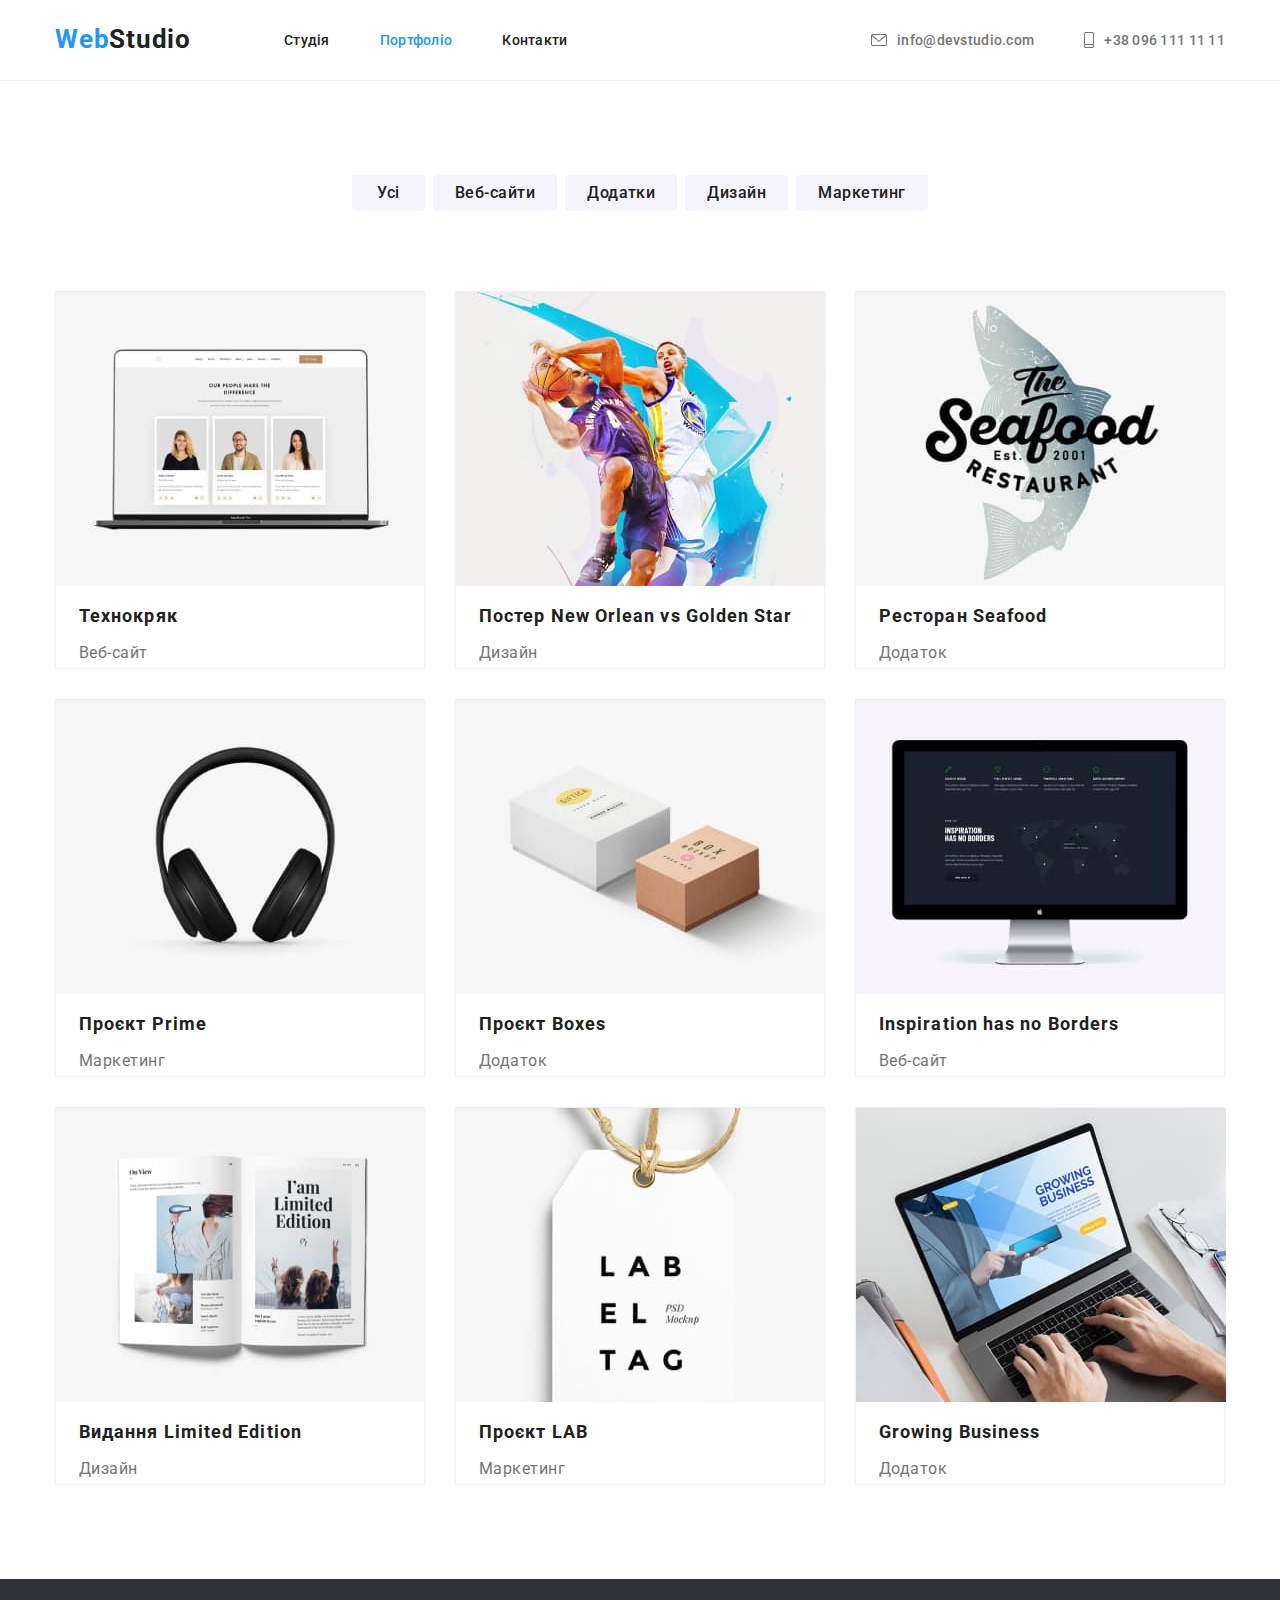
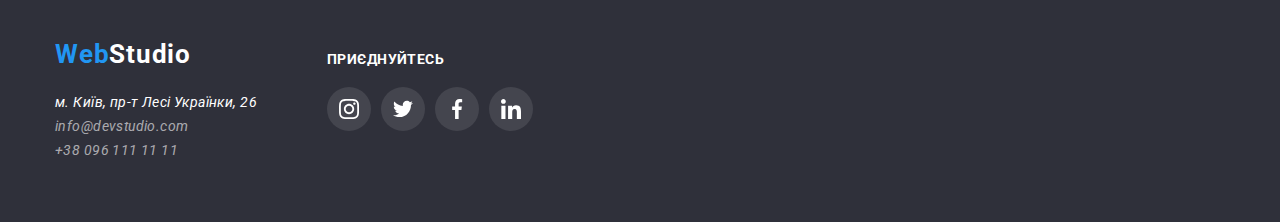
==== commit 98ff4f77: "changings" ====
--- a/portfolio.html
+++ b/portfolio.html
@@ -1,156 +1,278 @@
 <!DOCTYPE html>
 <html lang="en">
-<head>
-    <meta charset="UTF-8">
-    <meta http-equiv="X-UA-Compatible" content="IE=edge">
-    <meta name="viewport" content="width=device-width, initial-scale=1.0">
+  <head>
+    <meta charset="UTF-8" />
+    <meta http-equiv="X-UA-Compatible" content="IE=edge" />
+    <meta name="viewport" content="width=device-width, initial-scale=1.0" />
     <title>Homework2</title>
     <link rel="preconnect" href="https://fonts.googleapis.com" />
     <link rel="preconnect" href="https://fonts.gstatic.com" crossorigin />
-    <link href="https://fonts.googleapis.com/css2?family=Raleway:wght@700&family=Roboto:wght@400;500;700;900&display=swap"
-        rel="stylesheet" />
-    <link rel="stylesheet" href="https://cdnjs.cloudflare.com/ajax/libs/modern-normalize/1.1.0/modern-normalize.min.css" />
-    <link rel="stylesheet" href="./css/styles.css">
-</head>
-<body class="body">
-
-<header class="portfolio-header ">
-    <div class="container container-header">
+    <link
+      href="https://fonts.googleapis.com/css2?family=Raleway:wght@700&family=Roboto:wght@400;500;700;900&display=swap"
+      rel="stylesheet"
+    />
+    <link
+      rel="stylesheet"
+      href="https://cdnjs.cloudflare.com/ajax/libs/modern-normalize/1.1.0/modern-normalize.min.css"
+    />
+    <link rel="stylesheet" href="./css/styles.css" />
+  </head>
+  <body class="body">
+    <header class="portfolio-header">
+      <div class="container container-header">
 
         <!-- Header- Logo+navigators -->
 
         <nav class="header-nav">
-            <a href="/" class="interactive-element logo logo-header"><span class="logo-web">Web</span><span
-                    class="logo-studio">Studio</span></a>
-            <ul class="list header-nav-list">
-                <li class="item">
-                    <a href="./index.html"
-                        class="header-list-link interactive-element link">Студія</a>
-                </li>
-                <li class="item">
-                    <a href="./portfolio.html" class="header-list-link interactive-element link header-active-link">Портфоліо
-                    </a>
-                </li>
-                <li class="item">
-                    <a href="#" class="header-list-link interactive-element link">Контакти</a>
-                </li>
-            </ul>
+          <a href="/" class="interactive-element logo logo-header"
+            ><span class="logo-web">Web</span
+            ><span class="logo-studio">Studio</span></a
+          >
+          <ul class="list header-nav-list">
+            <li class="item">
+              <a
+                href="./index.html"
+                class="header-list-link interactive-element link"
+                >Студія</a
+              >
+            </li>
+            <li class="item">
+              <a
+                href="./portfolio.html"
+                class="header-list-link interactive-element link header-active-link"
+                >Портфоліо
+              </a>
+            </li>
+            <li class="item">
+              <a href="#" class="header-list-link interactive-element link"
+                >Контакти</a
+              >
+            </li>
+          </ul>
         </nav>
 
         <!-- Contacts -->
 
         <ul class="list list-contacts">
-            <li class="item">
-                <a href="mailto:info@devstudio.com" class="contacts-mail interactive-element">info@devstudio.com</a>
-            </li>
-            <li>
-                <a href="tel:+380961111111" class="contacts-tel interactive-element">+38 096 111 11 11</a>
-            </li>
+          <li class="item">
+            <div class="mail">
+              <svg class="icon-envelope">
+                <use href="./images/symbol-defs.svg#icon-envelope"></use>
+              </svg>
+              <a
+                href="mailto:info@devstudio.com"
+                class="contacts-mail interactive-element"
+                >info@devstudio.com</a
+              >
+            </div>
+          </li>
+          <li>
+            <div class="tel">
+              <svg class="icon-telephone">
+                <use href="./images/symbol-defs.svg#telephone"></use>
+              </svg>
+              <a
+                href="tel:+380961111111"
+                class="contacts-tel interactive-element"
+                >+38 096 111 11 11</a
+              >
+            </div>
+          </li>
         </ul>
+      </div>
+    </header>
+
+    <main>
+      <h1 hidden class="page-title">Portfolio</h1>
+
+      <!-- Buttons -->
+
+      <section class="section button-page">
+        <div class="container">
+          <h2 hidden>Options</h2>
+          <ul class="button-list list">
+            <li class="item">
+              <button
+                type="button"
+                class="portfolio-buttons interactive-element button-all"
+              >
+                Усі
+              </button>
+            </li>
+            <li class="item">
+              <button
+                type="button"
+                class="portfolio-buttons interactive-element button"
+              >
+                Веб-сайти
+              </button>
+            </li>
+            <li class="item">
+              <button
+                type="button"
+                class="portfolio-buttons interactive-element button"
+              >
+                Додатки
+              </button>
+            </li>
+            <li class="item">
+              <button
+                type="button"
+                class="portfolio-buttons interactive-element button"
+              >
+                Дизайн
+              </button>
+            </li>
+            <li class="item">
+              <button
+                type="button"
+                class="portfolio-buttons interactive-element button"
+              >
+                Маркетинг
+              </button>
+            </li>
+          </ul>
+        </div>
+      </section>
+
+      <!-- Photos -->
+      <section class="section portfolio-photos photo-page">
+        <div class="container">
+          <h2 hidden>Gallery</h2>
+          <ul class="list gallery-list">
+            <li class="item">
+              <img src="./images/laptop.jpg" alt="laptop" width="370" />
+              <h3 class="gallery-name">Технокряк</h3>
+              <p class="gallery-description">Веб-сайт</p>
+            </li>
+            <li class="item">
+              <img src="./images/basketball.jpg" alt="basketball" width="370" />
+              <h3 class="gallery-name">Постер New Orlean vs Golden Star</h3>
+              <p class="gallery-description">Дизайн</p>
+            </li>
+            <li class="item">
+              <img src="./images/seafood.jpg" alt="seafood" width="370" />
+              <h3 class="gallery-name">Ресторан Seafood</h3>
+              <p class="gallery-description">Додаток</p>
+            </li>
+            <li class="item">
+              <img src="./images/headphones.jpg" alt="headphones" width="370" />
+              <h3 class="gallery-name">Проєкт Prime</h3>
+              <p class="gallery-description">Маркетинг</p>
+            </li>
+            <li class="item">
+              <img src="./images/boxes.jpg" alt="boxes" width="370" />
+              <h3 class="gallery-name">Проєкт Boxes</h3>
+              <p class="gallery-description">Додаток</p>
+            </li>
+            <li class="item">
+              <img src="./images/monitor.jpg" alt="monitor" width="370" />
+              <h3 class="gallery-name">Inspiration has no Borders</h3>
+              <p class="gallery-description">Веб-сайт</p>
+            </li>
+            <li class="item">
+              <img
+                src="./images/limited-edition.jpg"
+                alt="limited-edition"
+                width="370"
+              />
+              <h3 class="gallery-name">Видання Limited Edition</h3>
+              <p class="gallery-description">Дизайн</p>
+            </li>
+            <li class="item">
+              <img src="./images/lab.jpg" alt="lab" width="370" />
+              <h3 class="gallery-name">Проєкт LAB</h3>
+              <p class="gallery-description">Маркетинг</p>
+            </li>
+            <li class="item">
+              <img
+                src="./images/growing-business.jpg"
+                alt="growing-business"
+                width="370"
+              />
+              <h3 class="gallery-name">Growing Business</h3>
+              <p class="gallery-description">Додаток</p>
+            </li>
+          </ul>
+        </div>
+      </section>
+    </main>
+    <footer class="footer">
+      <div class="container footer-page">
+        <div class="logo-address">
+
+        <!-- Logo2 -->
+
+        <a href="/" class="interactive-element logo logo-footer">
+          <span class="logo-web">Web</span
+          ><span class="logo-studio-footer">Studio</span></a
+        >
+
+        <!-- Address -->
+        
+        <address class="address-content">
+          <ul class="list address-list">
+            <li class="footer-first-li">
+              <a
+                href="https://goo.gl/maps/HX44u6QqczXMJnG8A"
+                target="_blank"
+                rel="noopener norefferer nofollow"
+                class="interactive-element address link"
+              >
+                м. Київ, пр-т Лесі Українки, 26
+              </a>
+            </li>
+            <li class="footer-second-li">
+              <a
+                href="emailto:info@devstudio.com"
+                class="footer-mail interactive-element address link"
+                >info@devstudio.com</a
+              >
+            </li>
+            <li class="footer-third-li">
+              <a
+                href="tel:+380961111111"
+                class="footer-tel interactive-element address link"
+                >+38 096 111 11 11</a
+              >
+            </li>
+          </ul>
+        </address>
+      </div>
+      <div class="block-join">
+        <p class="title-join">Приєднуйтесь</p>
+        <ul class="list list-join">
+          <li class="item-join">
+            <a href="/" class="link-join link">
+              <svg class="instagram icon-join" width="20" height="20">
+                 <use href="./images/symbol-defs.svg#instagram"></use>
+              </svg> 
+            </a>
+          </li>
+          <li class="item-join">
+            <a href="/" class="link-join link">
+              <svg class="instagram icon-join" width="20" height="20">
+                <use href="./images/symbol-defs.svg#twitter"></use>
+              </svg>
+            </a>
+          </li>
+          <li class="item-join">
+            <a href="/" class="link-join link">
+              <svg class="instagram icon-join" width="20" height="20">
+                <use href="./images/symbol-defs.svg#facebook"></use>
+              </svg>
+            </a>
+          </li>
+          <li class="item-join">
+            <a href="/" class="link-join link">
+              <svg class="instagram icon-join" width="20" height="20">
+                <use href="./images/symbol-defs.svg#linkedin"></use>
+              </svg>
+            </a>
+          </li>
+        </ul>
+      </div>
     </div>
-</header>
-
-<main>
-    <h1 hidden class="page-title">Portfolio</h1>
-
-<!-- Buttons -->
-
-<section class="section button-page">
-    <div class="container">
-<h2 hidden>Options</h2>
-<ul class="button-list">
-    <li class="item"><button type="button" class="portfolio-buttons interactive-element button-all"> Усі </button></li>
-    <li class="item"><button type="button" class="portfolio-buttons interactive-element button"> Веб-сайти </button></li>
-    <li class="item"><button type="button" class="portfolio-buttons interactive-element button"> Додатки </button></li>
-    <li class="item"><button type="button" class="portfolio-buttons interactive-element button"> Дизайн </button></li>
-    <li class="item"><button type="button" class="portfolio-buttons interactive-element button"> Маркетинг </button></li>
-</ul>
-</div>
-</section>
-
-<!-- Photos -->
-<section class="section portfolio-photos photo-page">
-    <div class="container">
-<h2 hidden>Gallery</h2>
-<ul class="list gallery-list">
-    <li class="item">
-        <img src="./images/laptop.jpg" alt="laptop" width="370">
-        <h3 class="gallery-name">Технокряк</h3>
-        <p class="gallery-description">Веб-сайт</p>
-    </li>
-    <li class="item">
-        <img src="./images/basketball.jpg" alt="basketball" width="370">
-        <h3 class="gallery-name">Постер New Orlean vs Golden Star</h3>
-        <p class="gallery-description">Дизайн</p>
-    </li>
-    <li class="item">
-        <img src="./images/seafood.jpg" alt="seafood" width="370">
-        <h3 class="gallery-name">Ресторан Seafood</h3>
-        <p class="gallery-description">Додаток</p>
-    </li>
-    <li class="item">
-        <img src="./images/headphones.jpg" alt="headphones" width="370">
-        <h3 class="gallery-name">Проєкт Prime</h3>
-        <p class="gallery-description">Маркетинг</p>
-    </li>
-    <li class="item">
-        <img src="./images/boxes.jpg" alt="boxes" width="370">
-        <h3 class="gallery-name">Проєкт Boxes</h3>
-        <p class="gallery-description">Додаток</p>
-    </li>
-    <li class="item">
-        <img src="./images/monitor.jpg" alt="monitor" width="370">
-        <h3 class="gallery-name">Inspiration has no Borders</h3>
-        <p class="gallery-description">Веб-сайт</p>
-    </li>
-    <li class="item">
-        <img src="./images/limited-edition.jpg" alt="limited-edition" width="370">
-        <h3 class="gallery-name">Видання Limited Edition</h3>
-        <p class="gallery-description">Дизайн</p>
-    </li>
-    <li class="item">
-        <img src="./images/lab.jpg" alt="lab" width="370">
-        <h3 class="gallery-name">Проєкт LAB</h3>
-        <p class="gallery-description">Маркетинг</p>
-    </li>
-    <li class="item">
-        <img src="./images/growing-business.jpg" alt="growing-business" width="370">
-        <h3 class="gallery-name">Growing Business</h3>
-        <p class="gallery-description">Додаток</p>
-    </li>
-</ul>
-    </div>
-</section>
-</main>
-<footer class="footer">
-    <div class="container">
-
-        <!-- Logo2 -->
-
-        <a href="/" class="interactive-element logo logo-footer">
-            <span class="logo-web">Web</span><span class="logo-studio-footer">Studio</span></a>
-
-        <!-- Address -->
-
-        <address class="address-content">
-            <ul class="list">
-                <li class="footer-first-li">
-                    <a href="https://goo.gl/maps/HX44u6QqczXMJnG8A" target="_blank" rel="noopener norefferer nofollow"
-                        class="interactive-element address link">
-                        м. Київ, пр-т Лесі Українки, 26
-                    </a>
-                </li>
-                <li class="footer-second-li">
-                    <a href="emailto:info@devstudio.com"
-                        class="footer-mail interactive-element address link">info@devstudio.com</a>
-                </li>
-                <li class="footer-third-li">
-                    <a href="tel:+380961111111" class="footer-tel interactive-element address link">+38 096 111 11
-                        11</a>
-                </li>
-            </ul>
-        </address>
-    </div>
-</footer>
-</body>
-</html>+    </footer>
+  </body>
+</html>
--- a/css/styles.css
+++ b/css/styles.css
@@ -10,6 +10,7 @@
   --background-color-second: #f5f5f5;
   --border-color: #eeeeee;
   --portfolio-header-color: #ececec;
+  --block-color: #AFB1B8;
 
   --specific-position: 94px;
   --specific-second-position: 30px;
@@ -50,6 +51,11 @@
   text-decoration: none;
 }
 
+.section {
+  padding-top: var(--specific-position);
+  padding-bottom: var(--specific-position);
+}
+
 /* Header */
 
 .portfolio-header {
@@ -139,6 +145,27 @@
 
 .list-contacts .item + .item {
   margin-left: 50px;
+}
+
+.mail {
+  display: flex;
+  align-items: center;
+}
+
+.icon-envelope {
+  width: 16px;
+  height: 12px;
+  margin-right: 10px;
+
+  fill: var(--gray-color)
+}
+
+.icon-envelope:hover {
+ fill: var(--accend-color);
+}
+
+.icon-envelope:focus {
+ fill: var(--accend-color);
 }
 
 .contacts-mail {
@@ -152,6 +179,28 @@
   margin-right: 50px;
 }
 
+.tel {
+  display: flex;
+  align-items: center;
+}
+
+.icon-telephone {
+  width: 10px;
+  height: 16px;
+
+  margin-right: 10px;
+
+  fill: var(--gray-color)
+}
+
+.icon-telephone:hover {
+  fill: var(--accend-color);
+}
+
+.icon-telephone:focus {
+  fill: var(--accend-color);
+}
+
 .contacts-tel {
   font-weight: 500;
   line-height: calc(16 / 12);
@@ -163,14 +212,28 @@
 
 /* Hero */
 
-.section {
-  padding-top: var(--specific-position);
-  padding-bottom: var(--specific-position);
-}
-
 .hero-page {
   background-color: var(--darkgray-color);
   text-align: center;
+  
+  padding-top: 0px;
+  padding-bottom: 0px;
+}
+
+.overlay {
+  max-width: 1600px;
+  min-height: 600px;
+  margin-left: auto;
+  margin-right: auto;
+
+  background:(rgba(47, 48, 58, 0.4));
+  background-image: 
+  linear-gradient(rgba(47, 48, 58, 0.4),
+   rgba(47, 48, 58, 0.4)), 
+  url(../images/hero-overlay.jpg);
+  background-repeat: no-repeat;
+  background-size: cover;
+  background-position: center;
 }
 
 .hero-title {
@@ -224,6 +287,23 @@
   display: flex;
 }
 
+.opportunities-bg {
+  display: flex;
+  content: "";
+
+  justify-content: center;
+  align-items: center;
+
+  background-color: #F5F4FA;
+  
+  width: 270px;
+  height: 120px;
+  margin-bottom: 30px;
+
+  border: none;
+  border-radius: 4px;
+}
+
 .opportunities-list .item + .item {
   margin-left: 30px;
 }
@@ -293,7 +373,7 @@
 
 .list-team-images {
   padding-top: 50px;
-  padding-bottom: var(--specific-position);
+  padding-bottom: 107px;
 
   display: flex;
   justify-content: space-between;
@@ -342,6 +422,125 @@
   margin-bottom: var(--specific-second-position);
 }
 
+.social-list {
+  display: flex;
+  justify-content: center;
+  align-items: center;
+
+  padding-left: 32px;
+  padding-right: 32px;
+  padding-bottom: 30px;
+}
+
+
+.social-list > .social-item + .social-item {
+margin-left: 10px;
+}
+
+.social-link {
+  display: flex;
+  justify-content: center;
+  align-items: center;
+  
+  width: 44px;
+  height: 44px;
+
+  background-color: var(--main-color);
+
+  border: none;
+  border-radius: 50%;
+}
+
+.icon {
+  width: 20px;
+  height: 20px;
+
+  fill: #AFB1B8;
+}
+
+.instagram-icon {
+  fill: #AFB1B8;
+}
+
+.social-link:hover {
+  background-color: var(--accend-color);
+}
+
+.icon:hover {
+ fill: var(--main-color);
+}
+
+.instagram-icon:hover {
+  fill: var(--main-color);
+}
+
+ /* <!-- Permanent clients --> */
+
+ .permanent-clients {
+  background-color: var(--background-color-second);
+  padding-top: 0px;
+}
+
+ .permanent-clients-title {
+font-weight: 700;
+font-size: 36px;
+line-height: 42px;
+text-align: center;
+letter-spacing: 0.03em;
+
+color: var(--black-color);
+
+padding-top: 82px;
+}
+
+.clients-list {
+  display: flex;
+
+  margin-top: 50px;
+  justify-content: center;
+}
+
+.clients-link {
+  display: flex;
+  justify-content: center;
+  align-items: center;
+  
+  width: 170px;
+  height: 92px;
+
+  background-color: var(--background-color-second);
+  
+  border: 1px solid var(--block-color);
+  border-radius: 4px;
+}
+
+.clients-link:hover {
+ border: 1px solid rgba(33, 150, 243, 1);
+}
+
+.clients-link:focus {
+ border: 1px solid rgba(33, 150, 243, 1);
+}
+
+.icon-clients {
+  width: 106px;
+  height: 60px;
+
+  fill: #AFB1B8;
+}
+
+.icon-clients:hover {
+ fill: var(--accend-color);
+}
+
+.icon-clients:focus {
+ fill: var(--accend-color);
+}
+
+.clients-list > .item-clients + .item-clients {
+  margin-left: 30px;
+}
+
 /* Footer */
 
 .footer {
@@ -350,6 +549,10 @@
   padding-bottom: 60px;
 }
 
+.footer-page {
+  display: flex;
+}
+
 .logo-studio-footer {
   color: var(--main-color);
 }
@@ -374,6 +577,76 @@
   color: var(--rgba-color);
   margin-top: 9px;
 }
+
+.block-join {
+  width: 206px;
+  height: 80px;
+  
+  padding-top: 12px;
+  margin-left: 70px;
+  padding-bottom: 40px;
+
+}
+
+.title-join {
+font-weight: 700;
+font-size: 14px;
+line-height: 16px;
+letter-spacing: 0.03em;
+text-transform: uppercase;
+
+color: var(--main-color);
+}
+
+.list-join {
+  display: flex;
+  list-style: none;
+  
+  margin-top: 20px;
+}
+
+.list-join > .item-join + .item-join {
+margin-left: 10px;
+}
+
+.link-join {
+  display: flex;
+  align-items: center;
+  justify-content: center;
+
+  width: 44px;
+  height: 44px;
+
+  border: none;
+  border-radius: 50%;
+
+  background-color: rgba(255, 255, 255, 0.1);
+}
+
+.link-join:hover {
+ background-color: var(--accend-color);
+}
+
+.link-join:focus {
+ background-color: var(--accend-color);
+}
+
+.icon-join {  
+  fill: var(--main-color);
+}
+
+.icon-join:hover {
+  fill: var(--main-color);
+}
+
+.icon-join:focus {
+  fill: var(--main-color);
+}
+
+
+
+
+
 
 /* All interactive elements */
 
@@ -443,11 +716,15 @@
 .portfolio-buttons:hover {
   color: var(--main-color);
   background-color: var(--button-active);
+  box-shadow: 0px 3px 1px rgba(0, 0, 0, 0.1), 0px 1px 2px rgba(0, 0, 0, 0.08), 0px 2px 2px rgba(0, 0, 0, 0.12);
+  border-radius: 4px;
 }
 
 .portfolio-buttons:focus {
   background-color: var(--main-color);
   color: var(--button-active);
+  box-shadow: 0px 3px 1px rgba(0, 0, 0, 0.1), 0px 1px 2px rgba(0, 0, 0, 0.08), 0px 2px 2px rgba(0, 0, 0, 0.12);
+  border-radius: 4px;
 }
 
 /* Photos */
@@ -471,11 +748,23 @@
   margin-top: 30px;
 
   background-color: var(--main-color);
-  border-bottom: 1px solid var(--border-color);
+  border: 1px solid #eeeeee;
 }
 
 .gallery-list > .item:nth-child(3n) {
   margin-right: 0;
+}
+
+.gallery-list > .item:hover {
+ box-shadow: 0px 1px 1px rgba(0, 0, 0, 0.12), 
+ 0px 4px 4px rgba(0, 0, 0, 0.06), 
+ 1px 4px 6px rgba(0, 0, 0, 0.16);
+}
+
+.gallery-list > .item:focus {
+ box-shadow: 0px 1px 1px rgba(0, 0, 0, 0.12), 
+ 0px 4px 4px rgba(0, 0, 0, 0.06), 
+ 1px 4px 6px rgba(0, 0, 0, 0.16);
 }
 
 .gallery-name {
